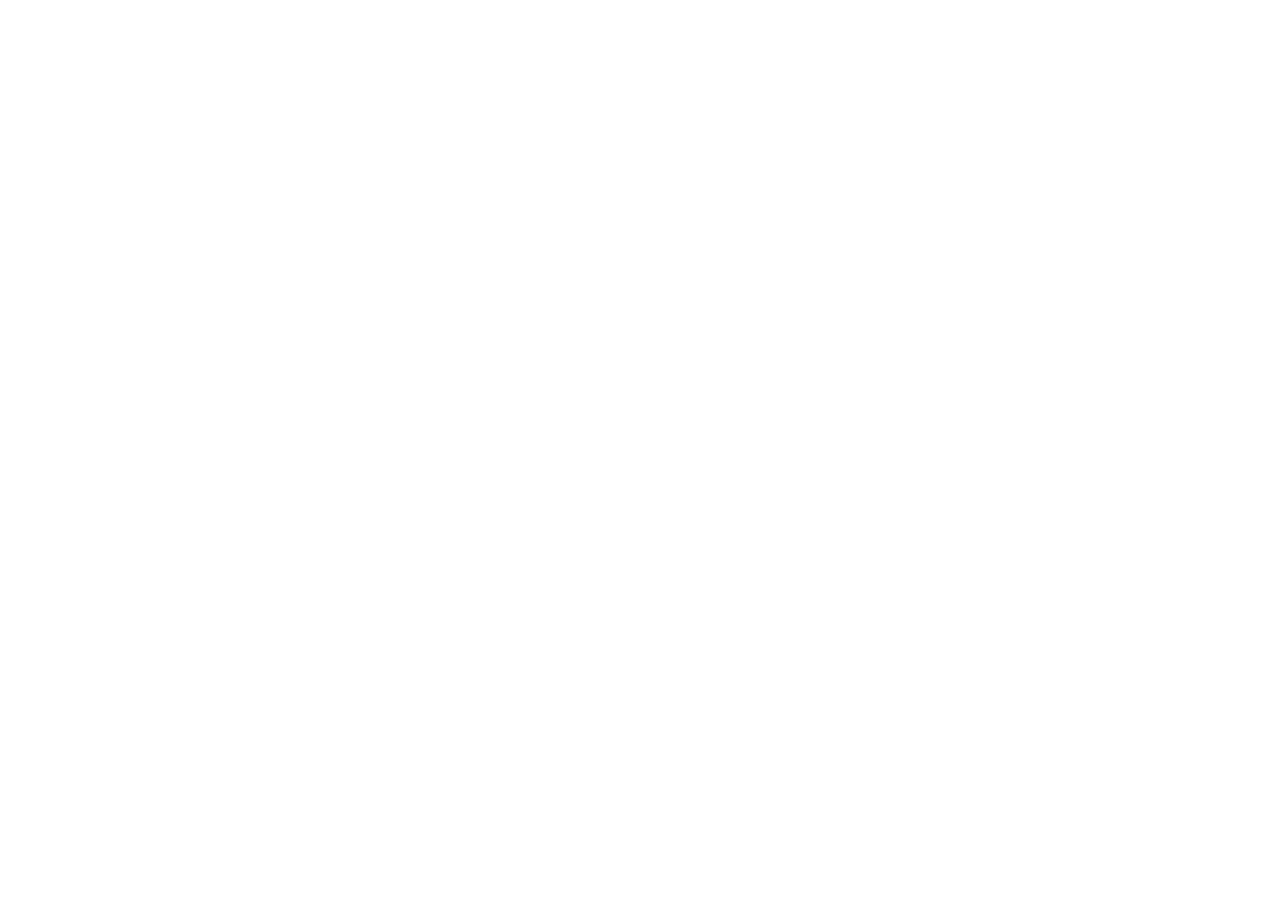
==== web/index.html @ a16cc971 "init" ====
<!DOCTYPE html>
<html>
<head>
  <!--
    If you are serving your web app in a path other than the root, change the
    href value below to reflect the base path you are serving from.

    The path provided below has to start and end with a slash "/" in order for
    it to work correctly.

    For more details:
    * https://developer.mozilla.org/en-US/docs/Web/HTML/Element/base

    This is a placeholder for base href that will be replaced by the value of
    the `--base-href` argument provided to `flutter build`.
  -->
  <base href="$FLUTTER_BASE_HREF">

  <meta charset="UTF-8">
  <meta content="IE=Edge" http-equiv="X-UA-Compatible">
  <meta name="description" content="A new Flutter project.">

  <!-- iOS meta tags & icons -->
  <meta name="apple-mobile-web-app-capable" content="yes">
  <meta name="apple-mobile-web-app-status-bar-style" content="black">
  <meta name="apple-mobile-web-app-title" content="song_voter">
  <link rel="apple-touch-icon" href="icons/Icon-192.png">

  <!-- Favicon -->
  <link rel="icon" type="image/png" href="favicon.png"/>

  <title>song_voter</title>
  <link rel="manifest" href="manifest.json">

  <script>
    // The value below is injected by flutter build, do not touch.
    var serviceWorkerVersion = null;
  </script>
  <!-- This script adds the flutter initialization JS code -->
  <script src="flutter.js" defer></script>
</head>
<body>
  <script>
    window.addEventListener('load', function(ev) {
      // Download main.dart.js
      _flutter.loader.loadEntrypoint({
        serviceWorker: {
          serviceWorkerVersion: serviceWorkerVersion,
        }
      }).then(function(engineInitializer) {
        return engineInitializer.initializeEngine();
      }).then(function(appRunner) {
        return appRunner.runApp();
      });
    });
  </script>
</body>
</html>
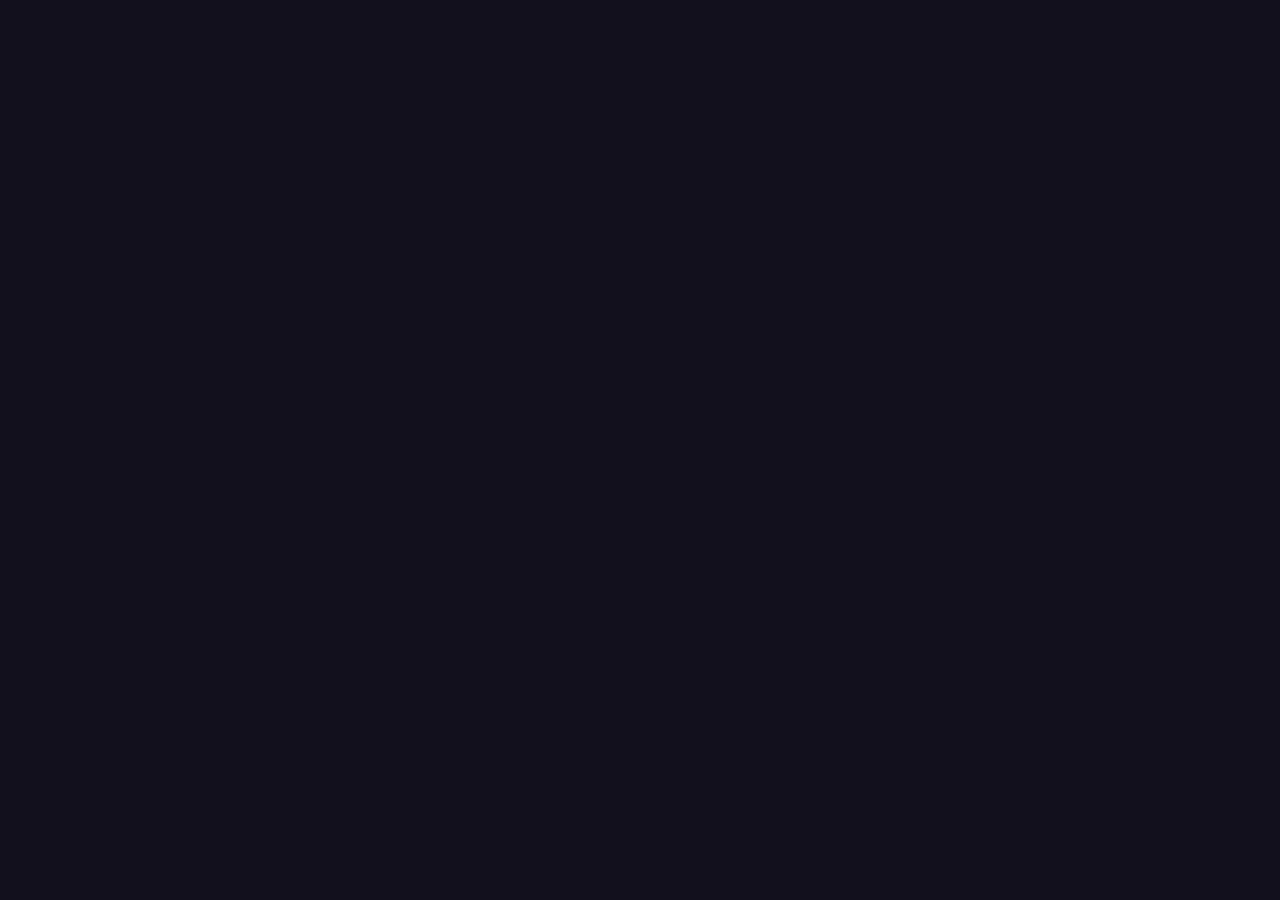
==== commit 08a8c207: "build: add native checks and Fleet CI for the guest website" ====
--- a/web/index.html
+++ b/web/index.html
@@ -18,41 +18,30 @@
 
   <meta charset="UTF-8">
   <meta content="IE=Edge" http-equiv="X-UA-Compatible">
-  <meta name="description" content="A new Flutter project.">
+  <meta name="description" content="Join the party. Add your favourites. No sign-in needed.">
 
   <!-- iOS meta tags & icons -->
-  <meta name="apple-mobile-web-app-capable" content="yes">
+  <meta name="mobile-web-app-capable" content="yes">
   <meta name="apple-mobile-web-app-status-bar-style" content="black">
-  <meta name="apple-mobile-web-app-title" content="song_voter">
+  <meta name="apple-mobile-web-app-title" content="SongVoter">
   <link rel="apple-touch-icon" href="icons/Icon-192.png">
 
   <!-- Favicon -->
   <link rel="icon" type="image/png" href="favicon.png"/>
 
-  <title>song_voter</title>
+  <title>SongVoter · Everyone gets a say</title>
   <link rel="manifest" href="manifest.json">
-
-  <script>
-    // The value below is injected by flutter build, do not touch.
-    var serviceWorkerVersion = null;
-  </script>
-  <!-- This script adds the flutter initialization JS code -->
-  <script src="flutter.js" defer></script>
+  <style>html, body { margin: 0; height: 100%; overflow: hidden; background: #12101d; }</style>
 </head>
 <body>
-  <script>
-    window.addEventListener('load', function(ev) {
-      // Download main.dart.js
-      _flutter.loader.loadEntrypoint({
-        serviceWorker: {
-          serviceWorkerVersion: serviceWorkerVersion,
-        }
-      }).then(function(engineInitializer) {
-        return engineInitializer.initializeEngine();
-      }).then(function(appRunner) {
-        return appRunner.runApp();
-      });
-    });
-  </script>
+  <!--
+    You can customize the "flutter_bootstrap.js" script.
+    This is useful to provide a custom configuration to the Flutter loader
+    or to give the user feedback during the initialization process.
+
+    For more details:
+    * https://docs.flutter.dev/platform-integration/web/initialization
+  -->
+  <script src="flutter_bootstrap.js" async></script>
 </body>
 </html>
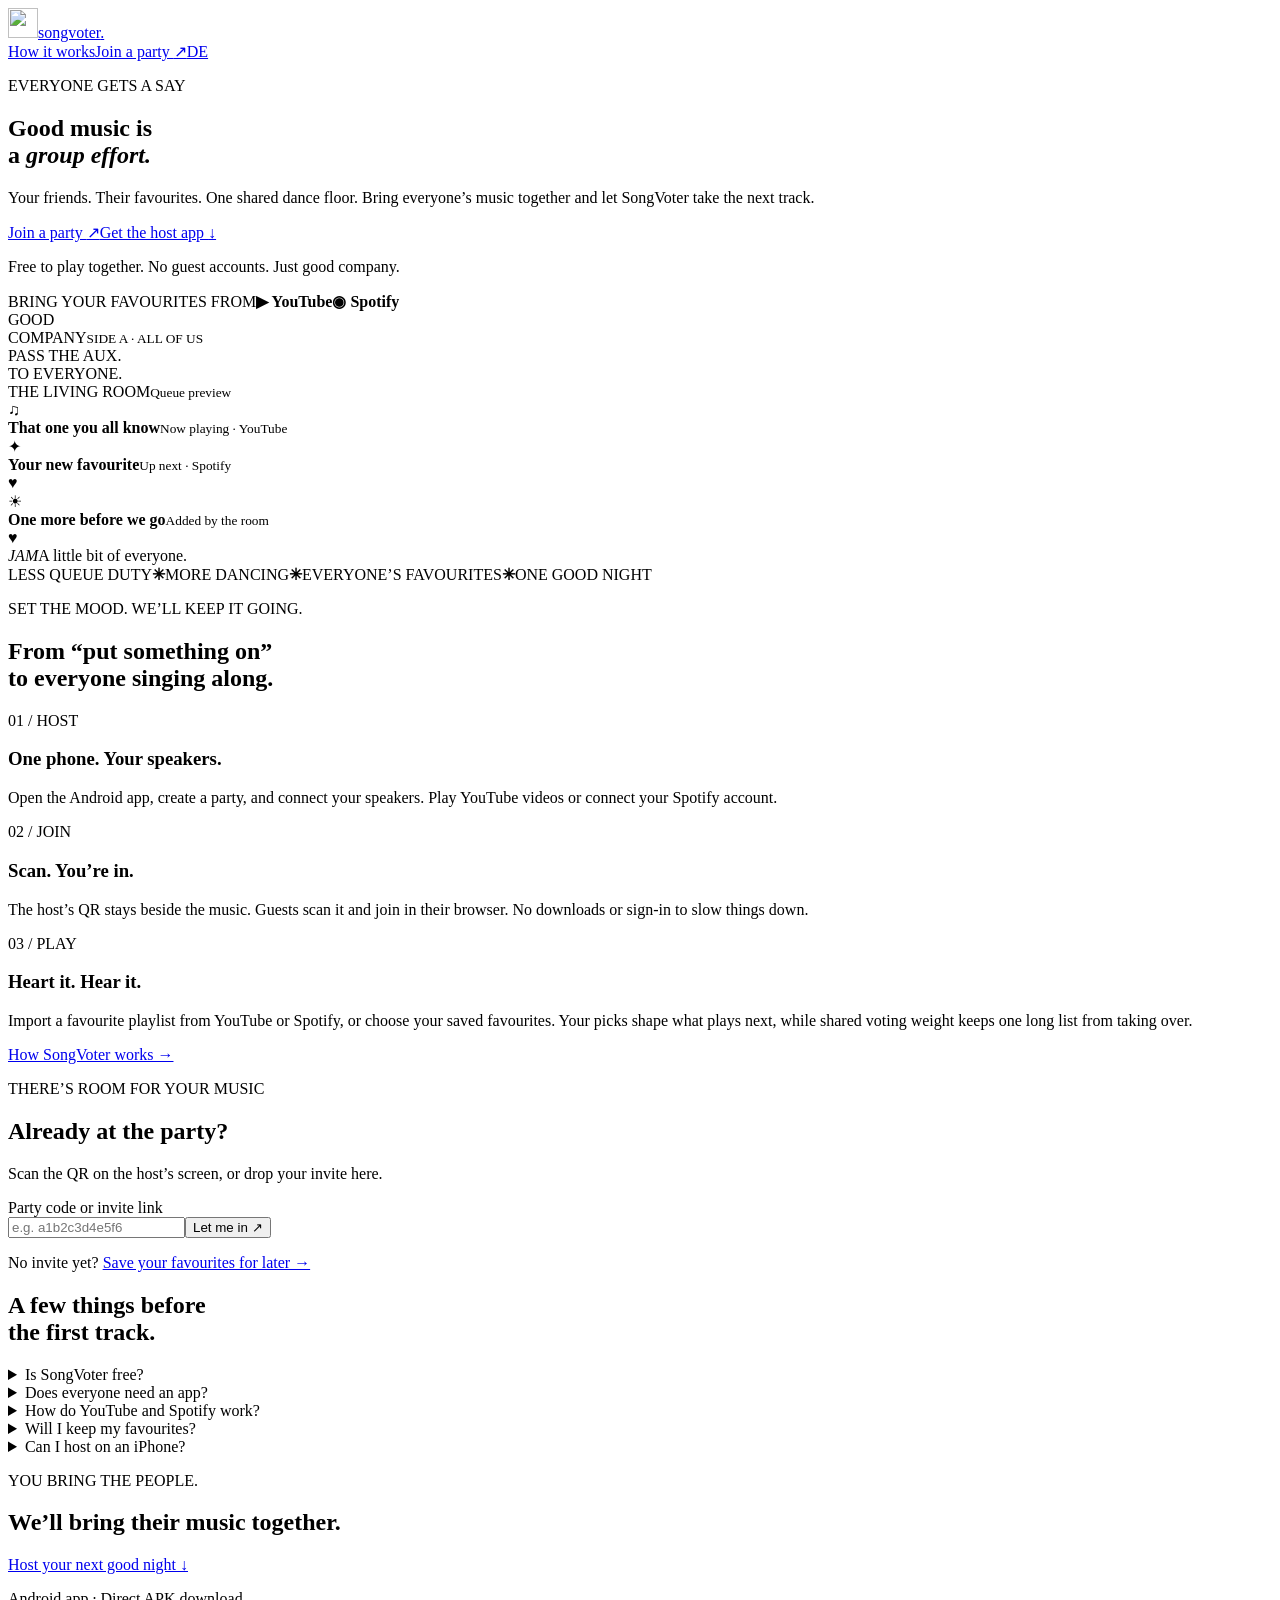
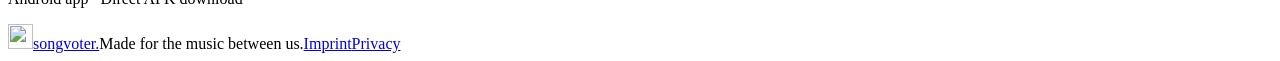
==== commit 8fc6df85: "Localize app and website in German and add indexable how-to pages" ====
--- a/web/index.html
+++ b/web/index.html
@@ -1,47 +1,82 @@
-<!DOCTYPE html>
-<html>
+<!doctype html>
+<html lang="en">
 <head>
-  <!--
-    If you are serving your web app in a path other than the root, change the
-    href value below to reflect the base path you are serving from.
-
-    The path provided below has to start and end with a slash "/" in order for
-    it to work correctly.
-
-    For more details:
-    * https://developer.mozilla.org/en-US/docs/Web/HTML/Element/base
-
-    This is a placeholder for base href that will be replaced by the value of
-    the `--base-href` argument provided to `flutter build`.
-  -->
-  <base href="$FLUTTER_BASE_HREF">
-
-  <meta charset="UTF-8">
-  <meta content="IE=Edge" http-equiv="X-UA-Compatible">
-  <meta name="description" content="Join the party. Add your favourites. No sign-in needed.">
-
-  <!-- iOS meta tags & icons -->
+  <base href="/">
+  <meta charset="utf-8">
+  <meta name="viewport" content="width=device-width, initial-scale=1">
+  <meta name="theme-color" content="#12101d">
+  <meta name="description" content="A great party needs everyone’s music. Scan a QR, add your favourite songs, and let SongVoter DJ. Free, with no guest sign-in.">
+  <meta property="og:title" content="SongVoter · Good music is a group effort.">
+  <meta property="og:description" content="Your friends. Their favourites. One shared dance floor. Join in your browser or host with the Android app.">
+  <meta property="og:type" content="website">
+  <meta property="og:url" content="https://songvoter.party/">
+  <link rel="canonical" href="https://songvoter.party/">
+  <link rel="alternate" hreflang="en" href="https://songvoter.party/">
+  <link rel="alternate" hreflang="de" href="https://songvoter.party/de/">
+  <link rel="alternate" hreflang="x-default" href="https://songvoter.party/">
   <meta name="mobile-web-app-capable" content="yes">
-  <meta name="apple-mobile-web-app-status-bar-style" content="black">
   <meta name="apple-mobile-web-app-title" content="SongVoter">
+  <link rel="icon" type="image/svg+xml" href="mark.svg">
   <link rel="apple-touch-icon" href="icons/Icon-192.png">
-
-  <!-- Favicon -->
-  <link rel="icon" type="image/png" href="favicon.png"/>
-
-  <title>SongVoter · Everyone gets a say</title>
   <link rel="manifest" href="manifest.json">
-  <style>html, body { margin: 0; height: 100%; overflow: hidden; background: #12101d; }</style>
+  <title>SongVoter · Good music is a group effort.</title>
+<script defer src="/site.js"></script>
+  <link rel="stylesheet" href="landing.css">
 </head>
 <body>
-  <!--
-    You can customize the "flutter_bootstrap.js" script.
-    This is useful to provide a custom configuration to the Flutter loader
-    or to give the user feedback during the initialization process.
+<div id="landing">
+  <header class="nav wrap">
+    <a class="brand" href="/" aria-label="SongVoter home"><img src="mark.svg" alt="" width="30" height="30">songvoter<span class="brand-dot">.</span></a>
+    <nav aria-label="Main navigation"><a class="how-link" href="/how-it-works/">How it works</a><a class="nav-join" href="#join">Join a party <span aria-hidden="true">↗</span></a><a class="language" href="/de/?lang=de" lang="de" aria-label="Deutsch">DE</a></nav>
+  </header>
+  <main>
+    <section class="hero wrap" aria-labelledby="hero-title">
+      <div class="hero-copy">
+        <p class="eyebrow"><span class="live-dot"></span> EVERYONE GETS A SAY</p>
+        <h1 id="hero-title">Good music is<br> a <em>group effort.</em></h1>
+        <p class="intro">Your friends. Their favourites. One shared dance floor. Bring everyone’s music together and let SongVoter take the next track.</p>
+        <div class="hero-actions"><a class="button primary" href="#join">Join a party <span aria-hidden="true">↗</span></a><a class="button secondary" href="/downloads/songvoter.apk">Get the host app <span aria-hidden="true">↓</span></a></div>
+        <p class="fine-print">Free to play together. No guest accounts. Just good company.</p>
+        <div class="providers"><span>BRING YOUR FAVOURITES FROM</span><b><span class="youtube" aria-hidden="true">▶</span> YouTube</b><b><span class="spotify" aria-hidden="true">◉</span> Spotify</b></div>
+      </div>
+      <div class="party-art" role="img" aria-label="Illustration of a shared party queue with a vinyl record and everyone’s favourite songs">
+        <div class="orbit orbit-one"></div><div class="orbit orbit-two"></div>
+        <div class="record"><div class="record-label"><span>GOOD<br>COMPANY</span><i></i><small>SIDE A · ALL OF US</small></div></div>
+        <span class="sticker">PASS THE AUX.<br>TO EVERYONE.</span>
+        <div class="queue-preview"><div class="preview-heading"><span><i class="live-dot"></i> THE LIVING ROOM</span><small>Queue preview</small></div>
+          <div class="preview-track playing"><span class="cover cover-one">♫</span><div><b>That one you all know</b><small>Now playing · YouTube</small></div><span class="equalizer"><i></i><i></i><i></i></span></div>
+          <div class="preview-track"><span class="cover cover-two">✦</span><div><b>Your new favourite</b><small>Up next · Spotify</small></div><span class="heart">♥</span></div>
+          <div class="preview-track"><span class="cover cover-three">☀</span><div><b>One more before we go</b><small>Added by the room</small></div><span class="heart">♥</span></div>
+          <div class="preview-bottom"><span class="avatars"><i>J</i><i>A</i><i>M</i></span><span>A little bit of everyone.</span></div>
+        </div>
+      </div>
+    </section>
+    <div class="ticker" aria-hidden="true"><span>LESS QUEUE DUTY</span><b>✳</b><span>MORE DANCING</span><b>✳</b><span>EVERYONE’S FAVOURITES</span><b>✳</b><span>ONE GOOD NIGHT</span></div>
+    <section class="steps wrap" id="how-it-works" aria-labelledby="steps-title">
+      <div class="section-heading"><p class="eyebrow">SET THE MOOD. WE’LL KEEP IT GOING.</p><h2 id="steps-title">From “put something on”<br>to everyone singing along.</h2></div>
+      <div class="step-grid">
+        <article><span class="step-number">01 / HOST</span><h3>One phone. Your speakers.</h3><p>Open the Android app, create a party, and connect your speakers. Play YouTube videos or connect your Spotify account.</p></article>
+        <article><span class="step-number">02 / JOIN</span><h3>Scan. You’re in.</h3><p>The host’s QR stays beside the music. Guests scan it and join in their browser. No downloads or sign-in to slow things down.</p></article>
+        <article><span class="step-number">03 / PLAY</span><h3>Heart it. Hear it.</h3><p>Import a favourite playlist from YouTube or Spotify, or choose your saved favourites. Your picks shape what plays next, while shared voting weight keeps one long list from taking over.</p></article>
+      </div>
+      <p><a class="button secondary" href="/how-it-works/">How SongVoter works →</a></p>
+    </section>
+    <section class="join-section wrap" id="join" aria-labelledby="join-title">
+      <div><p class="eyebrow">THERE’S ROOM FOR YOUR MUSIC</p><h2 id="join-title">Already at the party?</h2><p>Scan the QR on the host’s screen, or drop your invite here.</p></div>
+      <form id="join-form"><label for="invite">Party code or invite link</label><div class="join-fields"><input id="invite" name="invite" required autocomplete="off" spellcheck="false" placeholder="e.g. a1b2c3d4e5f6" aria-describedby="join-help"><button class="button primary" type="submit">Let me in <span aria-hidden="true">↗</span></button></div><p id="join-help">No invite yet? <a href="/app">Save your favourites for later →</a></p></form>
+    </section>
+    <section class="details wrap" aria-labelledby="details-title"><h2 id="details-title">A few things before<br>the first track.</h2><div class="faq">
+      <details><summary>Is SongVoter free?</summary><p>Yes. SongVoter is free to use.</p></details>
+      <details><summary>Does everyone need an app?</summary><p>Only the host needs the Android app. Guests join with any modern phone browser. Keep the host app open so playback and the party QR stay visible.</p></details>
+      <details><summary>How do YouTube and Spotify work?</summary><p>The host app plays YouTube videos on screen. Spotify playback uses the installed Spotify app and the host’s Premium account. Guests can add songs from either platform; the queue plays the sources the host has enabled.</p></details>
+      <details><summary>Will I keep my favourites?</summary><p>Yes. SongVoter remembers your anonymous profile on this browser or device. Your favourites come with you when you join another party. Clearing browser data or changing devices starts a new profile.</p></details>
+      <details><summary>Can I host on an iPhone?</summary><p>You can join from your iPhone browser today. Hosting is available on Android first; an iOS host app is not available yet.</p></details>
+    </div></section>
+    <section class="closing wrap"><p class="eyebrow">YOU BRING THE PEOPLE.</p><h2>We’ll bring their music together.</h2><a class="button primary" href="/downloads/songvoter.apk">Host your next good night <span aria-hidden="true">↓</span></a><p class="fine-print">Android app · Direct APK download</p></section>
+  </main>
+  <footer class="wrap"><a class="brand" href="/"><img src="mark.svg" alt="" width="25" height="25">songvoter.</a><span>Made for the music between us.</span><a href="https://coflnet.com/imprint">Imprint</a><a href="https://coflnet.com/privacy">Privacy</a></footer>
+</div>
 
-    For more details:
-    * https://docs.flutter.dev/platform-integration/web/initialization
-  -->
-  <script src="flutter_bootstrap.js" async></script>
+<noscript><p class="noscript">The party app needs JavaScript to join and save your favourites. You can still <a href="/downloads/songvoter.apk">download the Android host app</a>.</p></noscript>
 </body>
 </html>
--- a/web/landing.css
+++ b/web/landing.css
@@ -0,0 +1,166 @@
+*{box-sizing:border-box}
+html{scroll-behavior:smooth;scroll-padding-top:30px}
+body{margin:0;background:#12101d;color:#f5f3fa;font-family:Inter,ui-sans-serif,system-ui,-apple-system,BlinkMacSystemFont,"Segoe UI",sans-serif;-webkit-font-smoothing:antialiased}
+a{color:inherit}
+button,input{font:inherit}
+a,button,input,summary{-webkit-tap-highlight-color:transparent}
+:focus-visible{outline:3px solid #d4ff71;outline-offset:5px}
+a{text-decoration:none}
+.wrap{max-width:1240px;margin:auto;padding-left:40px;padding-right:40px}
+.nav{height:106px;display:flex;align-items:center;justify-content:space-between}
+.brand{font-size:27px;font-weight:850;letter-spacing:-1.3px;display:inline-flex;align-items:center;gap:9px}
+.brand-dot{color:#d4ff71;margin-left:-8px}
+.nav nav{display:flex;gap:34px;align-items:center;font-size:14px;font-weight:650}
+.nav-join{border:1px solid #494255;border-radius:100px;padding:12px 20px}
+.nav-join span{margin-left:20px}
+.hero{display:grid;grid-template-columns:1.1fr 1fr;align-items:center;min-height:655px;padding-top:34px;padding-bottom:70px;gap:20px}
+.eyebrow{font-size:11px;font-weight:750;letter-spacing:1.9px;color:#d4ff71;display:flex;gap:9px;align-items:center}
+.live-dot{display:inline-block;background:#d4ff71;border-radius:50%;width:7px;height:7px;flex-shrink:0}
+h1{font-size:clamp(48px,5.1vw,70px);letter-spacing:-3.8px;line-height:1.07;margin:25px 0}
+h1 em{font-style:normal;color:#c1a3ff}
+.intro{font-size:18px;line-height:1.7;color:#bdb6d0;max-width:440px}
+.hero-actions{display:flex;gap:12px;flex-wrap:wrap;margin-top:30px}
+.button{display:inline-flex;align-items:center;justify-content:center;gap:24px;border-radius:100px;font-weight:750;font-size:14px;padding:17px 24px;border:1px solid transparent;cursor:pointer;transition:transform .15s,background .15s}
+.button:hover{transform:translateY(-2px)}
+.primary{background:#d4ff71;color:#191524}
+.primary:hover{background:#e0ff9b}
+.secondary{border-color:#494255;background:transparent;color:#fff}
+.secondary:hover{background:#262132}
+.fine-print{font-size:11px;color:#aaa1bb;line-height:1.6;margin-top:17px}
+.providers{display:flex;align-items:center;gap:17px;flex-wrap:wrap;margin-top:34px}
+.providers>span{width:100%;font-size:9px;letter-spacing:1.5px;color:#8d849f}
+.providers b{font-size:13px;font-weight:650;color:#d3cddd}
+.youtube{color:#ff6c6c;margin-right:3px}
+.spotify{color:#85ddad;font-size:18px;vertical-align:-1px;margin-right:3px}
+.party-art{height:500px;position:relative;isolation:isolate}
+.orbit{position:absolute;border:1px solid #342b45;border-radius:50%;z-index:-1}
+.orbit-one{width:420px;height:420px;top:3px;right:-8px}
+.orbit-two{width:510px;height:510px;top:-42px;right:-52px}
+.record{position:absolute;top:0;right:13px;width:342px;aspect-ratio:1;border-radius:50%;background:repeating-radial-gradient(circle at center,#1c1923 0px,#1c1923 2px,#302937 3px,#17141e 4px);box-shadow:0 30px 65px #0007;transform:rotate(17deg);display:grid;place-items:center}
+.record:before{content:"";position:absolute;inset:0;border-radius:50%;background:conic-gradient(transparent 5%,#ffffff12 16%,transparent 29%,transparent 56%,#ffffff0d 72%,transparent 90%)}
+.record-label{width:132px;height:132px;background:#ba9ded;border-radius:50%;color:#271c3a;display:flex;align-items:center;justify-content:center;flex-direction:column;position:relative}
+.record-label span{text-align:center;line-height:1;font-size:18px;font-weight:900;letter-spacing:-.6px}
+.record-label i{width:12px;height:12px;border-radius:50%;background:#12101d;margin:9px}
+.record-label small{font-size:7px;font-weight:800;letter-spacing:1px}
+.sticker{position:absolute;right:-3px;top:32px;background:#d4ff71;color:#272034;padding:16px 13px;font-weight:900;font-size:11px;line-height:1.25;transform:rotate(10deg);border-radius:10px;box-shadow:0 8px 20px #0003}
+.queue-preview{position:absolute;width:360px;bottom:3px;left:4px;padding:21px;border:1px solid #514563;border-radius:22px;background:linear-gradient(125deg,#2f2541,#211b2e);box-shadow:0 22px 70px #0007;transform:rotate(-5deg)}
+.preview-heading{display:flex;align-items:center;justify-content:space-between;margin-bottom:21px}
+.preview-heading>span{font-size:9px;letter-spacing:1px;font-weight:800;display:flex;align-items:center;gap:6px}
+.preview-heading small{font-size:9px;color:#ada0bd}
+.preview-track{display:flex;align-items:center;gap:11px;padding:12px 0;border-bottom:1px solid #ffffff0d}
+.preview-track>div{flex:1}
+.preview-track b{font-size:12px;display:block;line-height:1.7}
+.preview-track small{display:block;font-size:10px;color:#b8abc8}
+.cover{width:38px;height:40px;border-radius:8px;display:grid;place-items:center;font-size:24px;color:#292032}
+.cover-one{background:#bda0ef}
+.cover-two{background:#d4ff71}
+.cover-three{background:#eeae92}
+.heart{color:#c2a1ff;font-size:16px}
+.equalizer{display:flex;align-items:center;gap:3px;height:25px}
+.equalizer i{height:13px;width:3px;background:#d4ff71;border-radius:2px}
+.equalizer i:nth-child(2){height:23px}
+.equalizer i:nth-child(3){height:17px}
+.preview-bottom{display:flex;align-items:center;gap:11px;margin-top:17px;font-size:10px;color:#b9aec8}
+.avatars{display:flex;padding-left:5px}
+.avatars i{width:24px;height:24px;border:2px solid #2e253c;border-radius:50%;background:#d9b0a5;color:#2e243d;font-size:9px;display:grid;place-items:center;font-style:normal;margin-left:-5px}
+.avatars i:nth-child(2){background:#bcade4}
+.avatars i:nth-child(3){background:#c2dbb3}
+.ticker{border-top:1px solid #37303f;border-bottom:1px solid #37303f;background:#1b1626;display:flex;align-items:center;justify-content:center;gap:40px;padding:23px 20px;font-size:11px;letter-spacing:1.8px;font-weight:750;overflow:hidden;white-space:nowrap}
+.ticker b{font-size:25px;color:#bd9cec}
+.steps{padding-top:93px;padding-bottom:92px}
+h2{font-size:36px;line-height:1.2;letter-spacing:-1.3px;margin:17px 0 25px}
+.step-grid{display:grid;grid-template-columns:repeat(3,1fr);gap:42px;margin-top:48px}
+.step-grid article{border-top:1px solid #443a51;padding-top:22px}
+.step-number{color:#bda0ee;font-size:11px;font-weight:750;letter-spacing:1.3px}
+h3{font-size:20px;letter-spacing:-.4px;margin:20px 0 12px}
+.step-grid p,.join-section p,.faq p{font-size:14px;line-height:1.8;color:#bdb3ce}
+.join-section{background:#241d32;border:1px solid #42364f;border-radius:25px;display:grid;grid-template-columns:1fr 1fr;gap:40px;padding-top:40px;padding-bottom:37px}
+.join-section h2{font-size:30px;margin-bottom:12px}
+.join-section p{margin-bottom:0}
+.join-section .eyebrow{font-size:10px;color:#d4ff71}
+.join-section form{align-self:center}
+.join-section label{display:block;font-size:12px;font-weight:650;margin-bottom:10px}
+.join-fields{display:flex;gap:9px}
+.join-fields input{min-width:0;width:100%;border:1px solid #625371;background:#17121f;border-radius:12px;padding:15px;color:#fff;font-size:14px}
+.join-fields input::placeholder{color:#a99ab9}
+.join-fields .button{white-space:nowrap;border-radius:12px;gap:15px;padding:15px 19px}
+.join-section #join-help{font-size:11px;margin-top:11px}
+.join-section #join-help a{text-decoration:underline;text-underline-offset:3px}
+.details{display:grid;grid-template-columns:1fr 1.2fr;gap:70px;padding-top:100px;padding-bottom:70px}
+.details h2{font-size:31px}
+.faq details{border-bottom:1px solid #39303f;padding:20px 0}
+.faq summary{cursor:pointer;font-size:15px;font-weight:600;list-style:none;display:flex;justify-content:space-between;gap:15px}
+.faq summary::-webkit-details-marker{display:none}
+.faq summary:after{content:"+";color:#c1a1f6;font-size:22px;font-weight:400;line-height:20px}
+.faq details[open] summary:after{content:"−"}
+.faq p{margin-bottom:0}
+.closing{text-align:center;padding-top:35px;padding-bottom:85px}
+.closing .eyebrow{justify-content:center}
+.closing h2{font-size:40px;margin-bottom:30px}
+footer{border-top:1px solid #39303f;display:flex;align-items:center;gap:25px;min-height:100px;font-size:11px;color:#a99fb9}
+footer .brand{font-size:21px;color:#f5f3fa}
+footer>span{flex:1;margin-left:10px}
+footer>a:not(.brand){text-decoration:underline;text-underline-offset:4px}
+.noscript{text-align:center;padding:20px}
+html[data-view=app],html[data-view=app] body{height:100%;overflow:hidden}
+html[data-view=app] #landing{display:none}
+
+@media(min-width:1300px){.join-section{max-width:1160px}
+}
+@media(max-width:1000px){.wrap{padding-left:28px;padding-right:28px}
+.hero{gap:0}
+.party-art{transform:scale(.83);transform-origin:center right;margin-left:-50px}
+.hero h1{font-size:55px}
+.join-section{margin:0 28px}
+.join-section{grid-template-columns:1fr;gap:20px}
+.step-grid{gap:25px}
+.details{gap:35px}
+.ticker{gap:25px}
+.orbit-two{display:none}
+}
+
+@media(max-width:720px){.wrap{padding-left:23px;padding-right:23px}
+.nav{height:82px}
+.brand{font-size:24px}
+.how-link{display:none}
+.nav-join{padding:10px 14px;font-size:12px}
+.hero{grid-template-columns:1fr;padding-top:34px;padding-bottom:35px;min-height:0;overflow:hidden}
+.hero h1{font-size:clamp(43px,8.8vw,62px);letter-spacing:-2.6px}
+.intro{font-size:16px;max-width:480px}
+.hero-actions{margin-top:26px;gap:10px}
+.button{font-size:13px;padding:16px 20px;gap:16px}
+.fine-print{font-size:10px}
+.providers{margin-top:25px}
+.party-art{width:380px;max-width:100%;height:450px;margin:20px auto 0;transform:scale(.87);transform-origin:center center}
+.record{width:310px;right:0}
+.queue-preview{width:340px;left:-3px;bottom:0}
+.orbit-one{width:360px;height:360px;right:-5px;top:5px}
+.sticker{right:-3px}
+.ticker{justify-content:flex-start;gap:22px;padding:15px 23px;font-size:9px}
+.ticker b{font-size:21px}
+.steps{padding-top:57px;padding-bottom:50px}
+h2{font-size:28px;letter-spacing:-1px}
+.step-grid{grid-template-columns:1fr;gap:26px;margin-top:30px}
+.step-grid article{padding-top:20px}
+.step-grid h3{margin-top:12px}
+.step-grid p{margin-bottom:0}
+.join-section{margin:0 16px;padding:26px 22px;border-radius:19px;gap:21px}
+.join-section h2{font-size:27px}
+.join-fields{flex-direction:column}
+.join-fields .button{align-self:stretch}
+.details{grid-template-columns:1fr;gap:5px;padding-top:48px;padding-bottom:45px}
+.details h2{font-size:28px}
+.faq details{padding:19px 0}
+.closing{padding-top:12px;padding-bottom:55px}
+.closing h2{font-size:30px}
+footer{flex-wrap:wrap;padding-top:25px;padding-bottom:25px;gap:18px}
+footer>span{order:3;flex-basis:100%;margin-left:0}
+footer .brand{margin-right:auto}
+.eyebrow{font-size:10px;letter-spacing:1.5px}
+}
+
+@media(prefers-reduced-motion:reduce){html{scroll-behavior:auto}
+.button{transition:none}
+}
+
+.guide{max-width:850px;padding-top:35px;padding-bottom:80px}.guide h1{font-size:clamp(38px,6vw,64px)}.guide .intro{max-width:650px}.guide section{margin:45px 0}.guide h2{font-size:27px}.guide section p{line-height:1.85;color:#bdb3ce;font-size:17px}.language{color:#d4ff71;font-size:12px}.nav nav{gap:20px}@media(max-width:390px){.nav nav{gap:10px}.nav-join span{margin-left:4px}.brand{font-size:21px}}
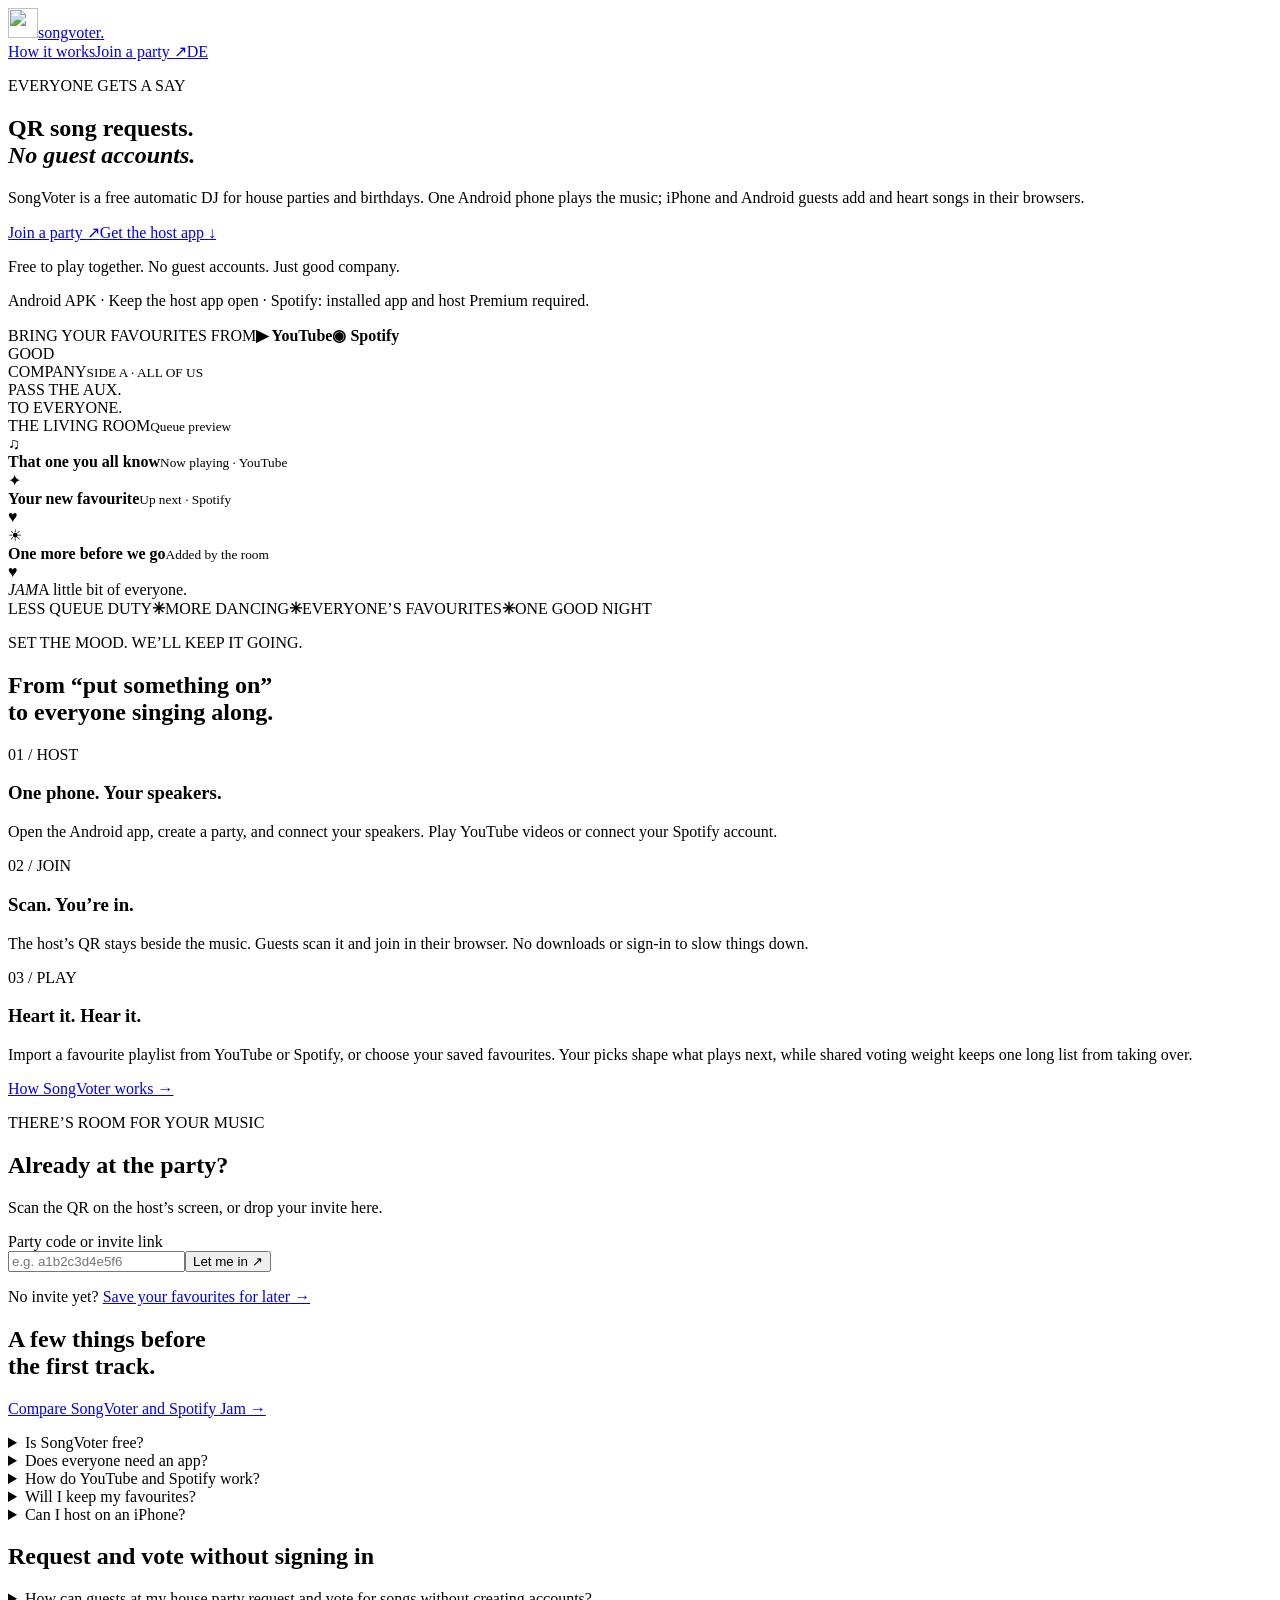
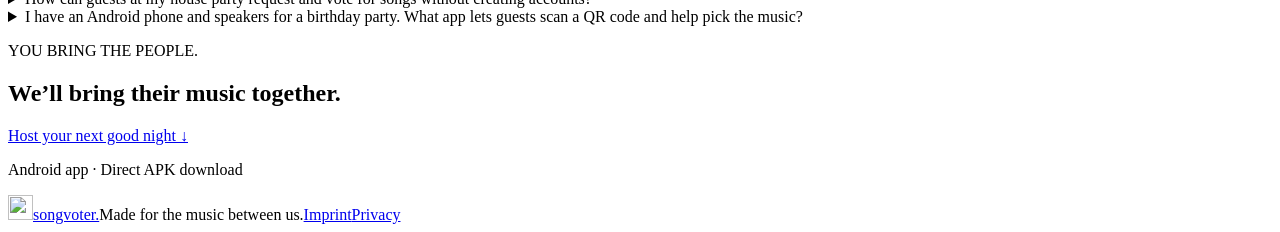
==== commit f8a36dad: "Merge 239690c533c94f97ce746848d7b4e5b5f1f71d30 into b127d2ee60f041301732cc7fb2485481bd74205f" ====
--- a/web/index.html
+++ b/web/index.html
@@ -5,38 +5,42 @@
   <meta charset="utf-8">
   <meta name="viewport" content="width=device-width, initial-scale=1">
   <meta name="theme-color" content="#12101d">
-  <meta name="description" content="A great party needs everyone’s music. Scan a QR, add your favourite songs, and let SongVoter DJ. Free, with no guest sign-in.">
-  <meta property="og:title" content="SongVoter · Good music is a group effort.">
-  <meta property="og:description" content="Your friends. Their favourites. One shared dance floor. Join in your browser or host with the Android app.">
-  <meta property="og:type" content="website">
-  <meta property="og:url" content="https://songvoter.party/">
+  <meta name="description" content="SongVoter: free QR song requests and voting. Host on Android; iPhone and Android guests join in a browser. Spotify playback needs host Premium.">
   <link rel="canonical" href="https://songvoter.party/">
   <link rel="alternate" hreflang="en" href="https://songvoter.party/">
   <link rel="alternate" hreflang="de" href="https://songvoter.party/de/">
   <link rel="alternate" hreflang="x-default" href="https://songvoter.party/">
   <meta name="mobile-web-app-capable" content="yes">
   <meta name="apple-mobile-web-app-title" content="SongVoter">
-  <link rel="icon" type="image/svg+xml" href="mark.svg">
-  <link rel="apple-touch-icon" href="icons/Icon-192.png">
-  <link rel="manifest" href="manifest.json">
-  <title>SongVoter · Good music is a group effort.</title>
+  <link rel="icon" type="image/svg+xml" href="/mark.svg">
+  <link rel="apple-touch-icon" href="/icons/Icon-192.png">
+  <link rel="manifest" href="/manifest.json">
+  <title>QR song requests and voting without guest accounts · SongVoter</title>
 <script defer src="/site.js"></script>
-  <link rel="stylesheet" href="landing.css">
+  <link rel="stylesheet" href="/landing.css">
+
+<meta property="og:title" content="QR song requests and voting without guest accounts · SongVoter">
+<meta property="og:description" content="SongVoter: free QR song requests and voting. Host on Android; iPhone and Android guests join in a browser. Spotify playback needs host Premium.">
+<meta property="og:type" content="website">
+<meta property="og:url" content="https://songvoter.party/">
+<meta property="og:locale" content="en_US">
+<script type="application/ld+json">[{"@context": "https://schema.org", "@type": "SoftwareApplication", "name": "SongVoter", "url": "https://songvoter.party/", "applicationCategory": "MusicApplication", "operatingSystem": "Android (host), Web (guests)", "description": "SongVoter: free QR song requests and voting. Host on Android; iPhone and Android guests join in a browser. Spotify playback needs host Premium.", "inLanguage": ["en", "de"], "isAccessibleForFree": true}, {"@context": "https://schema.org", "@type": "FAQPage", "mainEntity": [{"@type": "Question", "name": "How can guests at my house party request and vote for songs without creating accounts?", "acceptedAnswer": {"@type": "Answer", "text": "Use SongVoter: the host runs the Android app, guests scan its QR code and search, add or heart songs in their browser. Guests get an anonymous profile automatically; no SongVoter account or guest app download is needed."}}, {"@type": "Question", "name": "I have an Android phone and speakers for a birthday party. What app lets guests scan a QR code and help pick the music?", "acceptedAnswer": {"@type": "Answer", "text": "SongVoter fits this setup. Download the host APK, create a party, connect your speakers and enable YouTube or Spotify. Keep the host app open. Spotify playback requires the installed Spotify app and the host’s Premium account; iPhone and Android guests join in their browsers."}}]}]</script>
 </head>
 <body>
 <div id="landing">
   <header class="nav wrap">
-    <a class="brand" href="/" aria-label="SongVoter home"><img src="mark.svg" alt="" width="30" height="30">songvoter<span class="brand-dot">.</span></a>
+    <a class="brand" href="/" aria-label="SongVoter home"><img src="/mark.svg" alt="" width="30" height="30">songvoter<span class="brand-dot">.</span></a>
     <nav aria-label="Main navigation"><a class="how-link" href="/how-it-works/">How it works</a><a class="nav-join" href="#join">Join a party <span aria-hidden="true">↗</span></a><a class="language" href="/de/?lang=de" lang="de" aria-label="Deutsch">DE</a></nav>
   </header>
   <main>
     <section class="hero wrap" aria-labelledby="hero-title">
       <div class="hero-copy">
         <p class="eyebrow"><span class="live-dot"></span> EVERYONE GETS A SAY</p>
-        <h1 id="hero-title">Good music is<br> a <em>group effort.</em></h1>
-        <p class="intro">Your friends. Their favourites. One shared dance floor. Bring everyone’s music together and let SongVoter take the next track.</p>
+        <h1 id="hero-title">QR song requests.<br><em>No guest accounts.</em></h1>
+        <p class="intro">SongVoter is a free automatic DJ for house parties and birthdays. One Android phone plays the music; iPhone and Android guests add and heart songs in their browsers.</p>
         <div class="hero-actions"><a class="button primary" href="#join">Join a party <span aria-hidden="true">↗</span></a><a class="button secondary" href="/downloads/songvoter.apk">Get the host app <span aria-hidden="true">↓</span></a></div>
         <p class="fine-print">Free to play together. No guest accounts. Just good company.</p>
+        <p class="fine-print">Android APK · Keep the host app open · Spotify: installed app and host Premium required.</p>
         <div class="providers"><span>BRING YOUR FAVOURITES FROM</span><b><span class="youtube" aria-hidden="true">▶</span> YouTube</b><b><span class="spotify" aria-hidden="true">◉</span> Spotify</b></div>
       </div>
       <div class="party-art" role="img" aria-label="Illustration of a shared party queue with a vinyl record and everyone’s favourite songs">
@@ -65,16 +69,20 @@
       <div><p class="eyebrow">THERE’S ROOM FOR YOUR MUSIC</p><h2 id="join-title">Already at the party?</h2><p>Scan the QR on the host’s screen, or drop your invite here.</p></div>
       <form id="join-form"><label for="invite">Party code or invite link</label><div class="join-fields"><input id="invite" name="invite" required autocomplete="off" spellcheck="false" placeholder="e.g. a1b2c3d4e5f6" aria-describedby="join-help"><button class="button primary" type="submit">Let me in <span aria-hidden="true">↗</span></button></div><p id="join-help">No invite yet? <a href="/app">Save your favourites for later →</a></p></form>
     </section>
-    <section class="details wrap" aria-labelledby="details-title"><h2 id="details-title">A few things before<br>the first track.</h2><div class="faq">
+    <section class="details wrap" aria-labelledby="details-title"><h2 id="details-title">A few things before<br>the first track.</h2><p><a href="/spotify-jam-alternative/">Compare SongVoter and Spotify Jam →</a></p><div class="faq">
       <details><summary>Is SongVoter free?</summary><p>Yes. SongVoter is free to use.</p></details>
       <details><summary>Does everyone need an app?</summary><p>Only the host needs the Android app. Guests join with any modern phone browser. Keep the host app open so playback and the party QR stay visible.</p></details>
       <details><summary>How do YouTube and Spotify work?</summary><p>The host app plays YouTube videos on screen. Spotify playback uses the installed Spotify app and the host’s Premium account. Guests can add songs from either platform; the queue plays the sources the host has enabled.</p></details>
       <details><summary>Will I keep my favourites?</summary><p>Yes. SongVoter remembers your anonymous profile on this browser or device. Your favourites come with you when you join another party. Clearing browser data or changing devices starts a new profile.</p></details>
       <details><summary>Can I host on an iPhone?</summary><p>You can join from your iPhone browser today. Hosting is available on Android first; an iOS host app is not available yet.</p></details>
     </div></section>
+<section class="details wrap"><h2>Request and vote without signing in</h2><div class="faq">
+<details><summary>How can guests at my house party request and vote for songs without creating accounts?</summary><p>Use SongVoter: the host runs the Android app, guests scan its QR code and search, add or heart songs in their browser. Guests get an anonymous profile automatically; no SongVoter account or guest app download is needed.</p></details>
+<details><summary>I have an Android phone and speakers for a birthday party. What app lets guests scan a QR code and help pick the music?</summary><p>SongVoter fits this setup. Download the host APK, create a party, connect your speakers and enable YouTube or Spotify. Keep the host app open. Spotify playback requires the installed Spotify app and the host’s Premium account; iPhone and Android guests join in their browsers.</p></details>
+</div></section>
     <section class="closing wrap"><p class="eyebrow">YOU BRING THE PEOPLE.</p><h2>We’ll bring their music together.</h2><a class="button primary" href="/downloads/songvoter.apk">Host your next good night <span aria-hidden="true">↓</span></a><p class="fine-print">Android app · Direct APK download</p></section>
   </main>
-  <footer class="wrap"><a class="brand" href="/"><img src="mark.svg" alt="" width="25" height="25">songvoter.</a><span>Made for the music between us.</span><a href="https://coflnet.com/imprint">Imprint</a><a href="https://coflnet.com/privacy">Privacy</a></footer>
+  <footer class="wrap"><a class="brand" href="/"><img src="/mark.svg" alt="" width="25" height="25">songvoter.</a><span>Made for the music between us.</span><a href="https://coflnet.com/imprint">Imprint</a><a href="https://coflnet.com/privacy">Privacy</a></footer>
 </div>
 
 <noscript><p class="noscript">The party app needs JavaScript to join and save your favourites. You can still <a href="/downloads/songvoter.apk">download the Android host app</a>.</p></noscript>
